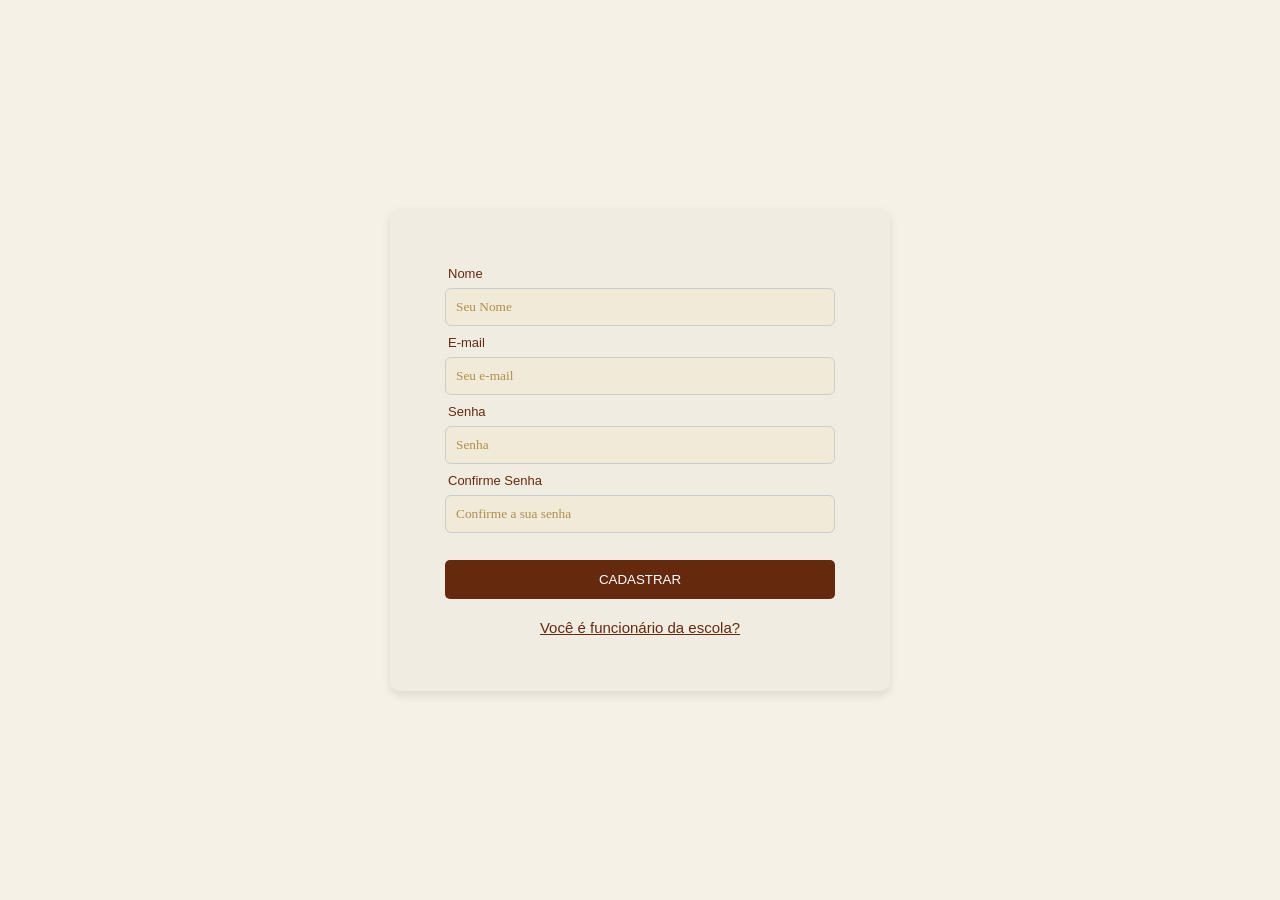
==== index.html @ 2e193898 "Add files via upload" ====
<!DOCTYPE html>
<html lang="en">

<head>
    <meta charset="UTF-8">
    <meta name="viewport" content="width=device-width, initial-scale=1.0">
    <title>Document</title>
    <link rel="stylesheet" href="styles.css">
    <link rel="shortcut icon" href="caminho/do/seu-icone.png" type="image/x-icon">
</head>

<body>

    <div id="login">
        <form class="form">
            <div class="form-container">
                <label for="nome">Nome</label>
                <div class="nome">
                    <input type="text" id="nome" placeholder="Seu Nome" required>
                </div>

                <label for="email">E-mail</label>
                <div class="email-icone"> 
                    <input type="email" id="email" placeholder="Seu e-mail" required > 
                </div>

                <label for="senha">Senha</label>
                <div class="nome">
                    <input type="password" id="senha" placeholder="Senha" required>
                </div>

                <label for="nome">Confirme Senha</label>
                <div class="Confirme_senha ">
                    <input type="password" id="Confirme_senha" placeholder="Confirme a sua senha" required>
                </div>

            </div>

            <div class="btn-container">
                <button id="button">CADASTRAR</button>
            </div>

            <a  id="link" href="">Você é funcionário da escola?</a>

        </form>

    </div>

</body>

</html>
---- styles.css ----
body {
    background-color: #F6F1E6;
    font-family: Arial;
    display: flex;
    justify-content: center; 
    align-items: center;     
    height: 100vh;           
    margin: 0;
    padding: 0;
}

* {
    box-sizing: border-box;
}

#login {
    background: #F0ECE1;
    padding: 40px;
    border-radius: 10px;
    box-shadow: 0 4px 10px rgba(0, 0, 0, 0.1);
    width: 500px;
    display: flex;
    justify-content: center;
}

.form {
    margin-bottom: 20px; 
    width: 100%;  
    margin: 15px;
    color: #652A0E;
}

#nome, #email, #senha, #Confirme_senha {
    margin-bottom: 7px;
   
}

label {
    padding-left: 3px;
    font-size: 13px;
}

input {
    width: 100%;
    padding: 10px; 
    margin-top: 6px;
    border: 1px solid #ccc;
    border-radius: 6px;
    font-family: 'Inter';
    background: #F2EAD8;
    
}

input::placeholder {
    color: #ad904d;
}

.btn-container {
    width: 100%;
    display: flex;
    justify-content: center;
    margin-top: 20px;   
}

#button{
    width: 100%;
    padding: 12px;
    border-radius: 5px;
    background-color: #652A0E;
    color: #FFF;
    border: none;
    
}

#link {
   display: flex;
   justify-content: center;
   margin-top: 20px;
   color: #652A0E;
   font-family: Arial;
   font-size: 15px;
}
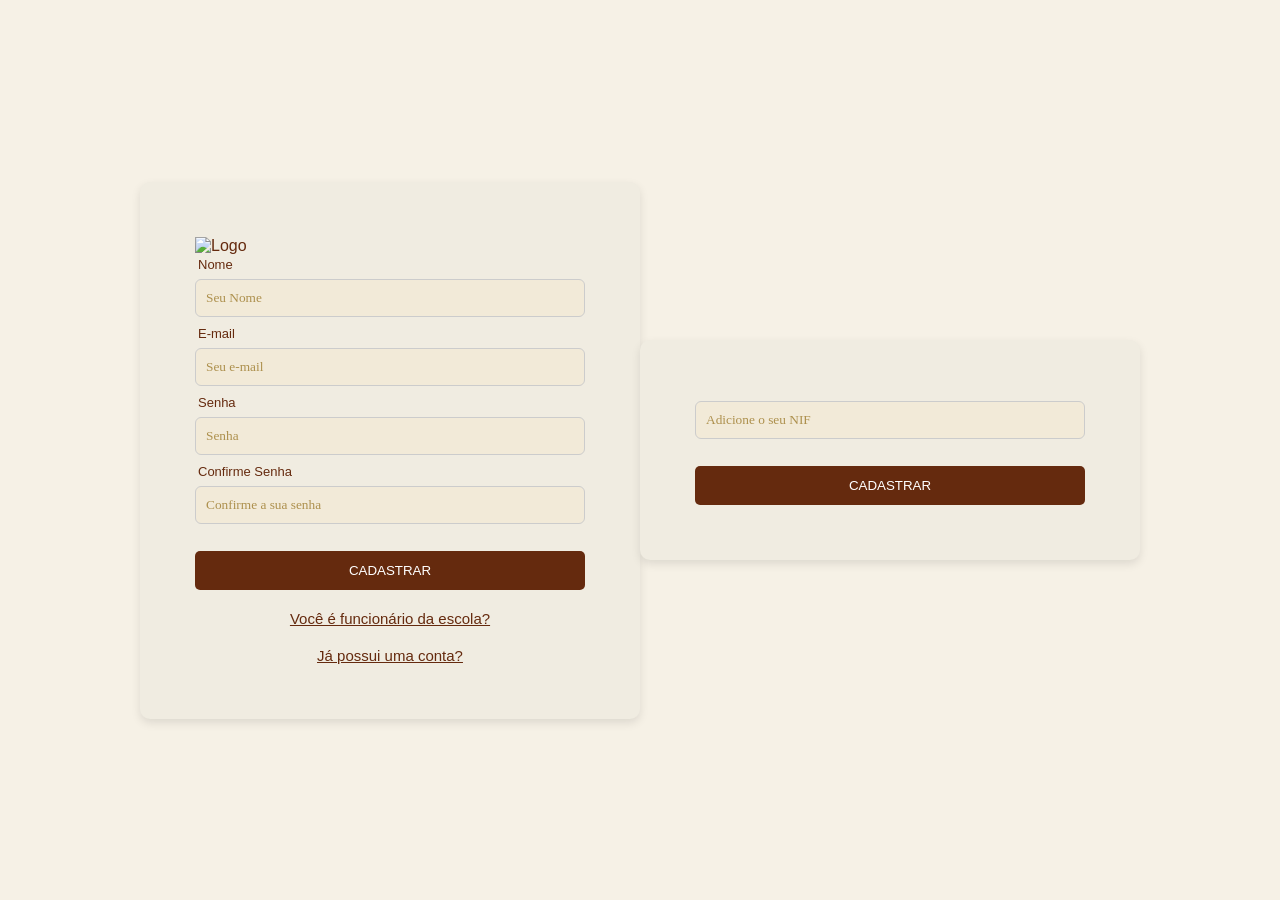
==== commit 7361ff6d: "Update" ====
--- a/index.html
+++ b/index.html
@@ -4,15 +4,17 @@
 <head>
     <meta charset="UTF-8">
     <meta name="viewport" content="width=device-width, initial-scale=1.0">
-    <title>Document</title>
+    <title>Cadastro</title>
     <link rel="stylesheet" href="styles.css">
     <link rel="shortcut icon" href="caminho/do/seu-icone.png" type="image/x-icon">
 </head>
 
 <body>
-
     <div id="login">
         <form class="form">
+            <div class="logo">
+                <img src="/imag/Cantina_Carvalha.png" alt="Logo">
+            </div>
             <div class="form-container">
                 <label for="nome">Nome</label>
                 <div class="nome">
@@ -20,8 +22,8 @@
                 </div>
 
                 <label for="email">E-mail</label>
-                <div class="email-icone"> 
-                    <input type="email" id="email" placeholder="Seu e-mail" required > 
+                <div class="email-icone">
+                    <input type="email" id="email" placeholder="Seu e-mail" required>
                 </div>
 
                 <label for="senha">Senha</label>
@@ -40,7 +42,25 @@
                 <button id="button">CADASTRAR</button>
             </div>
 
-            <a  id="link" href="">Você é funcionário da escola?</a>
+            <a id="link" href="">Você é funcionário da escola?</a>
+            <a id="link" href="">Já possui uma conta?</a>
+
+        </form>
+
+    </div>
+
+    <div id="login">
+        <form class="form">
+            <div class="form-container">
+                
+                <div class="nome">
+                    <input type="text" id="nome" placeholder="Adicione o seu NIF" required>
+                </div>
+
+            </div>
+            <div class="btn-container">
+                <button id="button">CADASTRAR</button>
+            </div>
 
         </form>
 
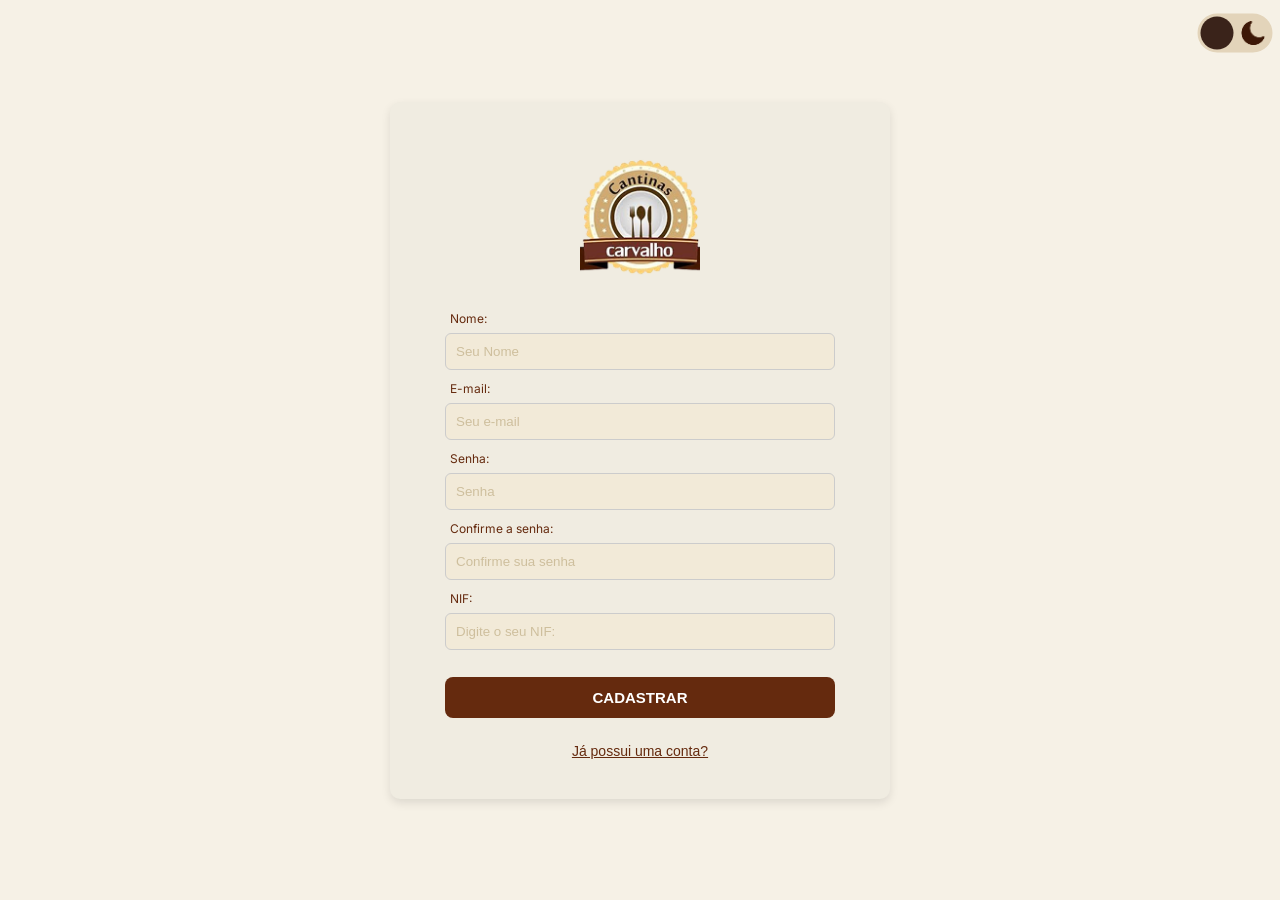
==== commit d85c266d: "Update12_04" ====
--- a/index.html
+++ b/index.html
@@ -4,36 +4,55 @@
 <head>
     <meta charset="UTF-8">
     <meta name="viewport" content="width=device-width, initial-scale=1.0">
-    <title>Cadastro</title>
+    <title>Cadastro Funcionário</title>
     <link rel="stylesheet" href="styles.css">
     <link rel="shortcut icon" href="caminho/do/seu-icone.png" type="image/x-icon">
+    <link rel="preconnect" href="https://fonts.googleapis.com">
+    <link rel="preconnect" href="https://fonts.gstatic.com" crossorigin>
+    <link href="https://fonts.googleapis.com/css2?family=Inter:wght@400;700&display=swap" rel="stylesheet">
 </head>
 
 <body>
+
+    <div class="btn">
+        <input type="checkbox" class="checkbox" id="botao-tema" />
+        <label class="label" for="botao-tema">
+            <img src="/img/sol.png" alt="Sol" class="img-sol">
+            <img src="/img/lua.png" alt="Lua" class="img-lua">
+            <div class="indicador"></div>
+        </label>
+    </div>
+
     <div id="login">
         <form class="form">
             <div class="logo">
-                <img src="/imag/Cantina_Carvalha.png" alt="Logo">
+                <img src="/img/Logo.png" alt="Logo">
             </div>
             <div class="form-container">
-                <label for="nome">Nome</label>
+                <label for="nome">Nome:</label>
                 <div class="nome">
                     <input type="text" id="nome" placeholder="Seu Nome" required>
+                    <i class=""></i>
                 </div>
 
-                <label for="email">E-mail</label>
+                <label for="email">E-mail:</label>
                 <div class="email-icone">
                     <input type="email" id="email" placeholder="Seu e-mail" required>
                 </div>
 
-                <label for="senha">Senha</label>
+                <label for="senha">Senha:</label>
                 <div class="nome">
                     <input type="password" id="senha" placeholder="Senha" required>
                 </div>
 
-                <label for="nome">Confirme Senha</label>
+                <label for="nome">Confirme a senha:</label>
                 <div class="Confirme_senha ">
-                    <input type="password" id="Confirme_senha" placeholder="Confirme a sua senha" required>
+                    <input type="password" id="Confirme_senha" placeholder="Confirme sua senha" required>
+                </div>
+
+                <label for="nome">NIF:</label>
+                <div class="Confirme_senha ">
+                    <input type="password" id="Confirme_senha" placeholder="Digite o seu NIF:" required>
                 </div>
 
             </div>
@@ -42,29 +61,14 @@
                 <button id="button">CADASTRAR</button>
             </div>
 
-            <a id="link" href="">Você é funcionário da escola?</a>
             <a id="link" href="">Já possui uma conta?</a>
 
         </form>
 
     </div>
 
-    <div id="login">
-        <form class="form">
-            <div class="form-container">
-                
-                <div class="nome">
-                    <input type="text" id="nome" placeholder="Adicione o seu NIF" required>
-                </div>
 
-            </div>
-            <div class="btn-container">
-                <button id="button">CADASTRAR</button>
-            </div>
-
-        </form>
-
-    </div>
+    <script src="script.js"></script>
 
 </body>
 
--- a/styles.css
+++ b/styles.css
@@ -1,10 +1,42 @@
+@import url('https://fonts.googleapis.com/css2?family=Inter:wght@400;700&display=swap');
+
+/*  VARIÁVEIS DO TEMA CLARO (Padrão) */
+
+:root {
+    --font-main: 'Inter';
+    --bg-color: #F6F1E6;
+    --card-bg: #F0ECE1;
+    --input-bg: #F2EAD8;
+    --button-bg: #652A0E;
+    --button-text: #FFFFFF;
+    --text-color: #652A0E;
+    --placeholder-color: #CEBF9D;
+    --border-color: #ccc;
+}
+
+/* VARIÁVEIS DO TEMA ESCURO (Sobrescreve as de cima) */
+
+.tema-escuro {
+    --font-main: 'Inter';
+    --bg-color: #1A110E;
+    --card-bg: #2D1D17;
+    --input-bg: #402820;
+    --button-bg: #F0ECE1;
+    --button-text: #371707;
+    --text-color: #F0ECE1;
+    --placeholder-color: #F0ECE1;
+    --border-color: #5a3a2f;
+    --btn-toggle-bg: #3a231a;
+}
+
+
 body {
-    background-color: #F6F1E6;
-    font-family: Arial;
-    display: flex;
-    justify-content: center; 
-    align-items: center;     
-    height: 100vh;           
+    background-color: var(--bg-color);
+    font-family: var(--font-main);
+    display: flex;
+    justify-content: center;
+    align-items: center;
+    height: 100vh;
     margin: 0;
     padding: 0;
 }
@@ -13,8 +45,93 @@
     box-sizing: border-box;
 }
 
+/* Posicionamento do Botão (Modo Escuro e Modo Claro) */
+
+.btn {
+    position: absolute;
+    top: 20px;
+    right: 20px;
+}
+
+/* checkbox do Botão */
+
+.checkbox {
+    opacity: 0;
+    /* checkbox real está escondido */
+    position: absolute;
+}
+
+/* Corpo do Botão */
+
+.label {
+    background-color: #e3d4ba;
+    border-radius: 50px;
+    cursor: pointer;
+    display: flex;
+    justify-content: space-between;
+    align-items: center;
+    padding: 5px;
+    position: relative;
+    height: 26px;
+    width: 50px;
+    transform: scale(1.5);
+
+}
+
+.tema-escuro .label {
+    background-color: var(--btn-toggle-bg);
+}
+
+.tema-escuro .label .indicador {
+    background-color: #F0ECE1;
+}
+
+
+/* Indicador do Botão */
+
+.label .indicador {
+    background-color: #3a231a;
+    border-radius: 50%;
+    position: absolute;
+    top: 2px;
+    left: 2px;
+    height: 22px;
+    width: 22px;
+    transition: transform 0.2s linear;
+    /* transição do deslizamento do indicador */
+}
+
+
+/* Transição do Indicador (Bolinha Branca) */
+/* O sinal de "+" seleciona o elemento que vem LOGO APÓS o input (.label). */
+
+#botao-tema:checked+.label .indicador {
+    transform: translateX(24px);
+    /* o indicador desliza 24px para a direita */
+}
+
+/* Imagens do Botão  */
+
+.img-lua,
+.img-sol {
+    width: 16px;
+    height: 16px;
+}
+
+/* Logo do Projeto */
+
+.logo {
+    display: flex;
+    justify-content: center;
+    margin-bottom: 30px;
+}
+
+img {
+    height: 120px;
+}
+
 #login {
-    background: #F0ECE1;
+    background: var(--card-bg);
     padding: 40px;
     border-radius: 10px;
     box-shadow: 0 4px 10px rgba(0, 0, 0, 0.1);
@@ -24,59 +141,86 @@
 }
 
 .form {
-    margin-bottom: 20px; 
-    width: 100%;  
-    margin: 15px;
-    color: #652A0E;
-}
-
-#nome, #email, #senha, #Confirme_senha {
+    margin-bottom: 20px;
+    width: 100%;
+    margin: 15px 15px 0px 15px;
+    color: var(--text-color);
+}
+
+#nome,
+#email,
+#senha,
+#Confirme_senha {
     margin-bottom: 7px;
-   
+
 }
 
 label {
-    padding-left: 3px;
-    font-size: 13px;
+    font-size: 12px;
+    margin-left: 5px;
+    margin-bottom: 3px;
 }
 
 input {
     width: 100%;
-    padding: 10px; 
+    padding: 10px;
     margin-top: 6px;
-    border: 1px solid #ccc;
+    border: 1px solid var(--border-color);
     border-radius: 6px;
-    font-family: 'Inter';
-    background: #F2EAD8;
-    
+    background: var(--input-bg);
+    color: var(--text-color);
+
+}
+
+.tema-escuro input {
+    border: none;
 }
 
 input::placeholder {
-    color: #ad904d;
+    color: var(--placeholder-color);
 }
 
 .btn-container {
     width: 100%;
     display: flex;
     justify-content: center;
-    margin-top: 20px;   
-}
-
-#button{
+    margin-top: 20px;
+    margin-bottom: 25px;
+}
+
+#button {
     width: 100%;
     padding: 12px;
-    border-radius: 5px;
-    background-color: #652A0E;
-    color: #FFF;
+    border-radius: 8px;
+    background-color: var(--button-bg);
+    color: var(--button-text);
     border: none;
-    
+    font-size: 15px;
+    font-weight: bold;
+
+}
+
+/* HOVER: Quando o mouse passa em cima */
+.btn-container :hover {
+    transform: scale(1.02);
+    box-shadow: 0 4px 15px rgba(0, 0, 0, 0.2);
+
+}
+
+/* ACTIVE: Quando o usuário clica */
+#button:active {
+    transform: scale(0.98);
 }
 
 #link {
-   display: flex;
-   justify-content: center;
-   margin-top: 20px;
-   color: #652A0E;
-   font-family: Arial;
-   font-size: 15px;
-}
+    display: flex;
+    justify-content: center;
+    margin-top: 5px;
+    color: var(--text-color);
+    font-family: Arial;
+    font-size: 14px;
+}
+
+#link:hover {
+    transform: scale(1.02);
+}
